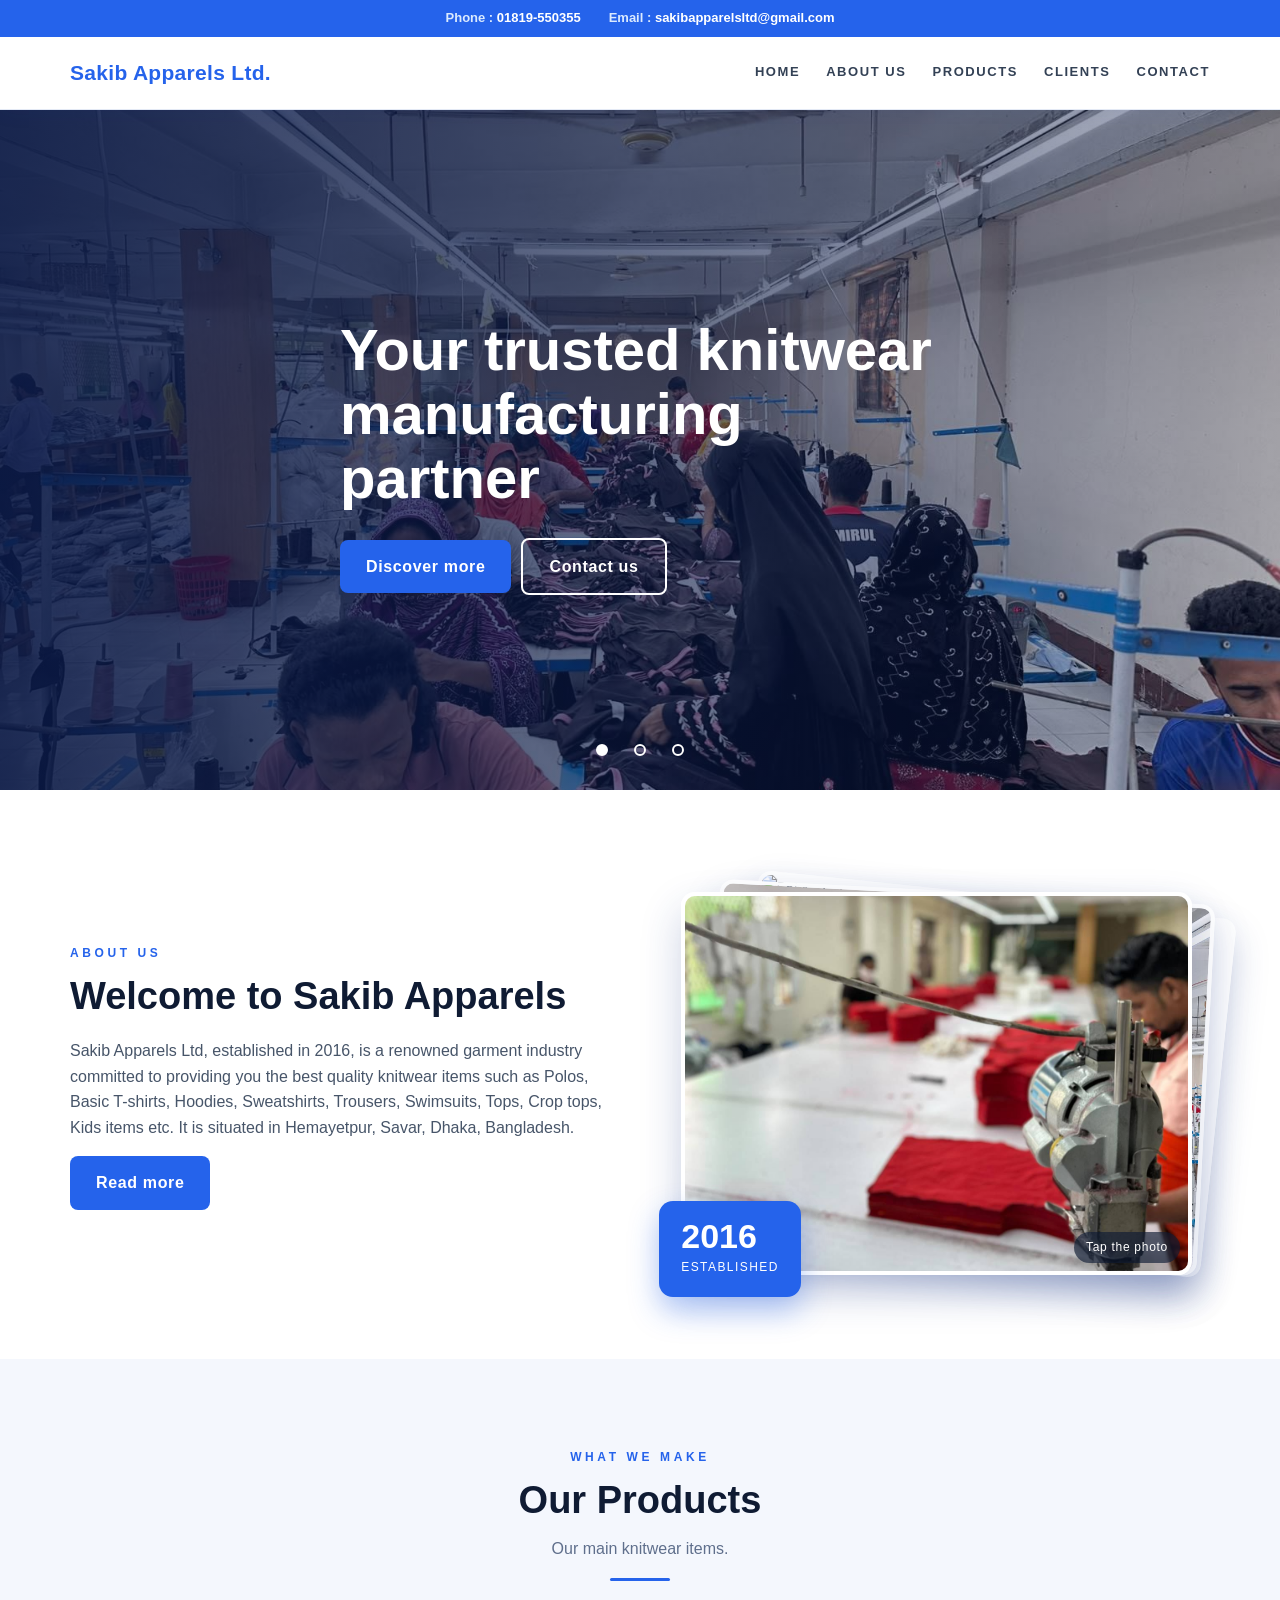
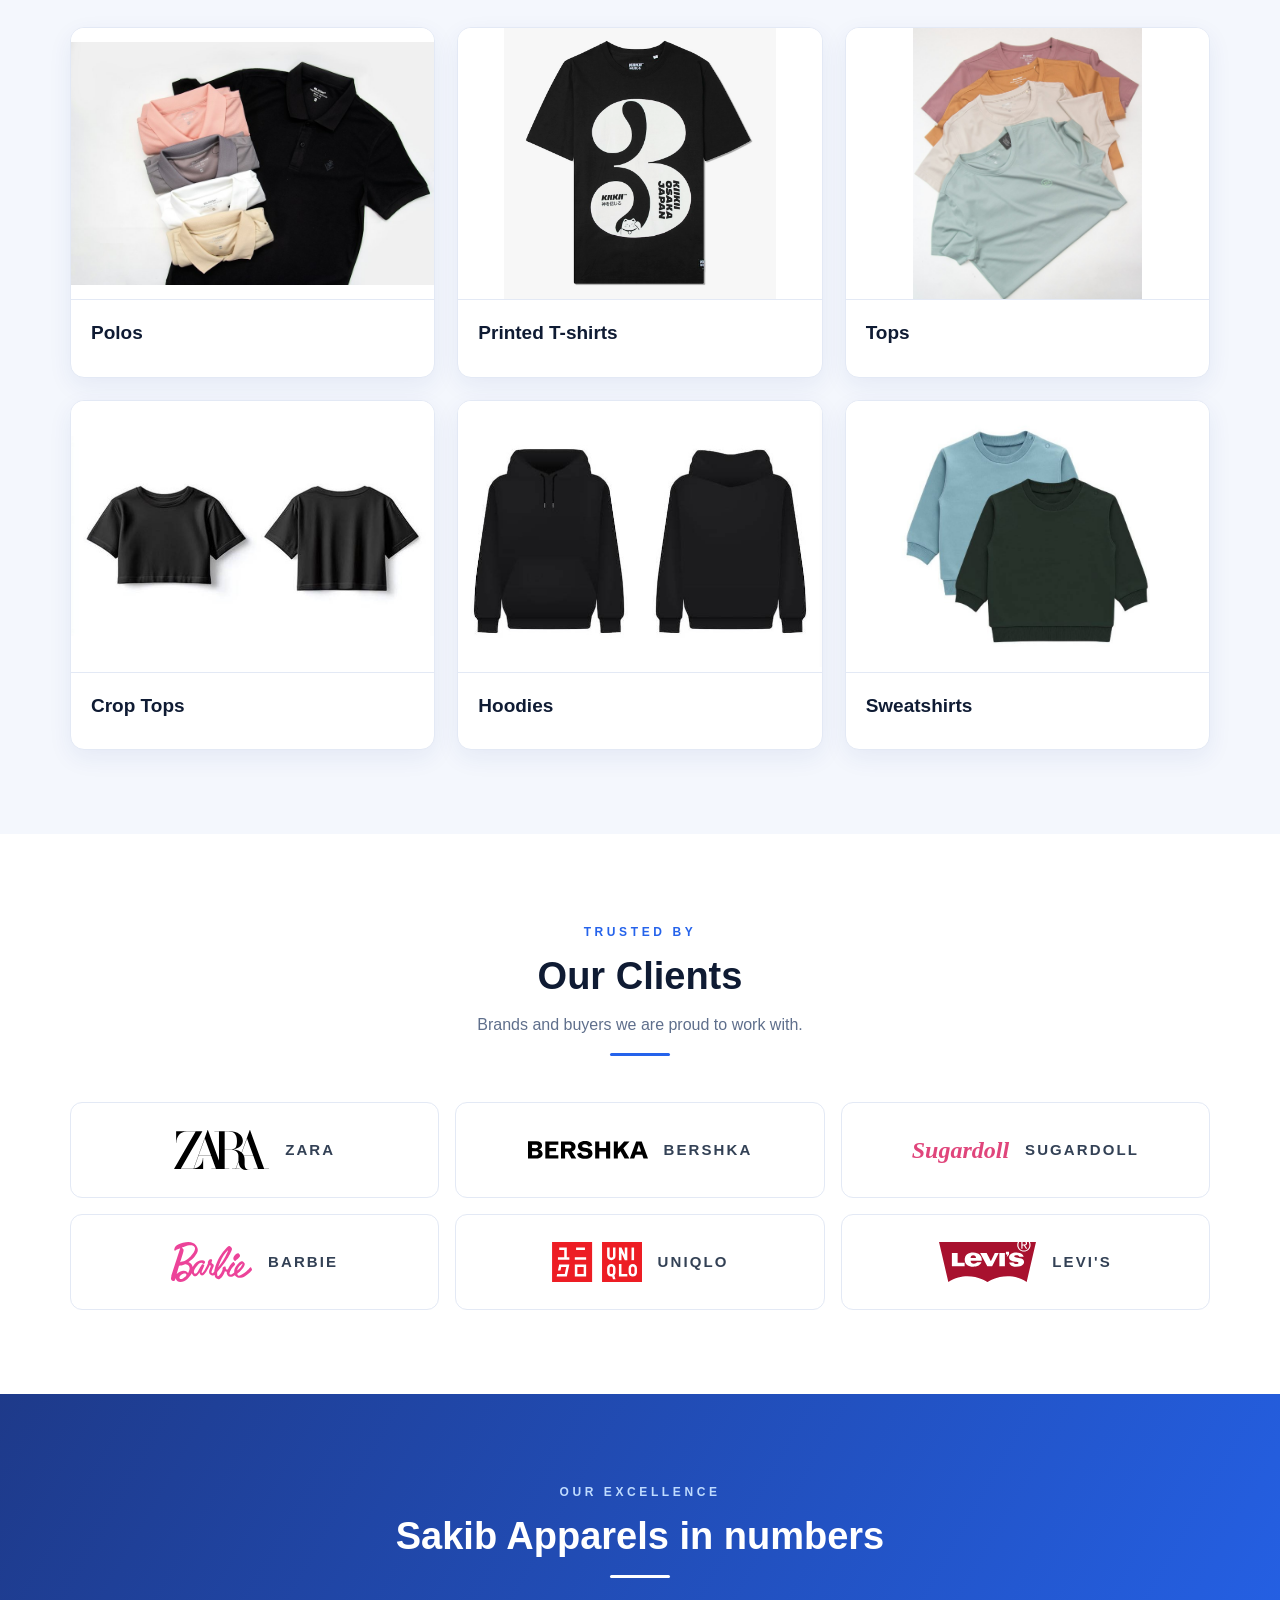
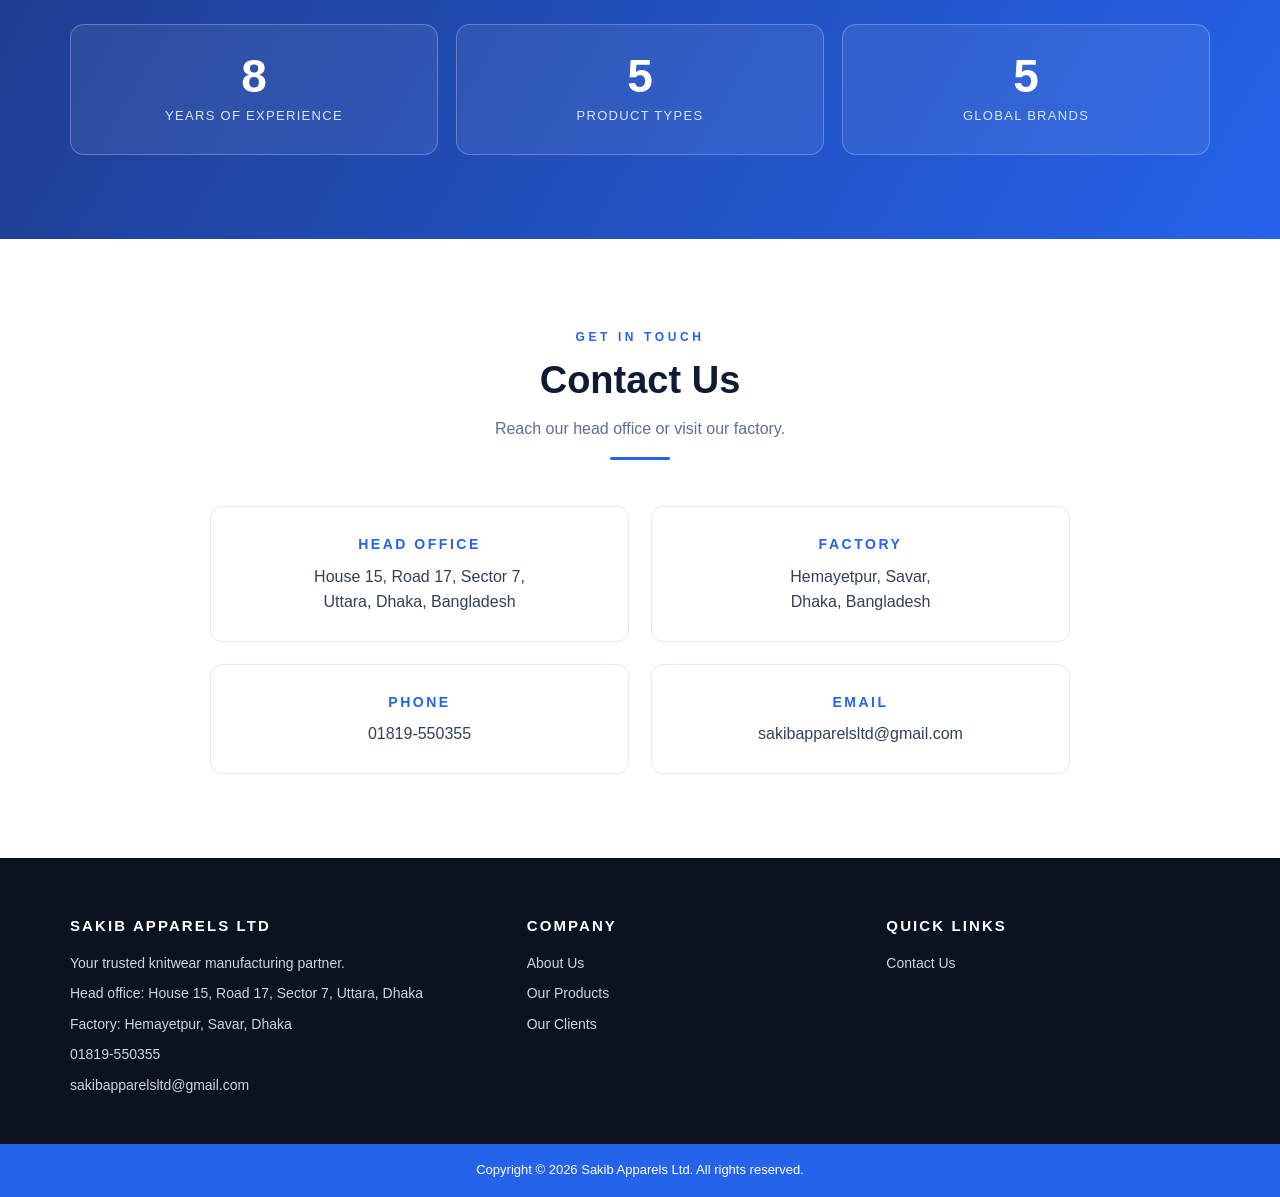
==== index.html @ b77d5a52 "Add files via upload" ====
<!doctype html><html lang="en"><head><meta charset="utf-8"><meta name="viewport" content="width=device-width,initial-scale=1">
<title>Sakib Apparels Ltd - Knitwear Manufacturer</title>
<meta name="description" content="Sakib Apparels Ltd - your trusted knitwear manufacturing partner in Hemayetpur, Savar, Dhaka, Bangladesh. Polos, T-shirts, hoodies, sweatshirts, tops and more.">
<style>
:root{--blue:#2563eb;--deep:#1e3a8a;--ink:#0f1b33;--mute:#5f6f8c;--line:#e3e9f5;--soft:#f4f7fd}
*{box-sizing:border-box}
html{scroll-behavior:smooth}
html,body{overflow-x:hidden}
body{margin:0;font-family:Arial,Helvetica,sans-serif;color:var(--ink);background:#fff;line-height:1.6}
section,footer{overflow-x:clip}
a{color:inherit}
img{display:block;max-width:100%}
.wrap{max-width:1180px;margin:0 auto;padding:0 20px}

/* top strip + header */
.strip{background:var(--deep);color:#dbe6ff;font-size:13px}
.strip .wrap{display:flex;justify-content:space-between;gap:12px;flex-wrap:wrap;padding-top:8px;padding-bottom:8px}
.strip span{white-space:nowrap}
header{position:sticky;top:0;z-index:50;background:#fff;border-bottom:1px solid var(--line);box-shadow:0 4px 18px rgba(30,58,138,.06)}
header .wrap{display:flex;align-items:center;justify-content:space-between;height:72px}
.logo{text-decoration:none;font-family:Arial,Helvetica,sans-serif;font-size:21px;font-weight:700;letter-spacing:.3px;color:var(--blue)}
nav{display:flex;align-items:center;gap:26px}
nav a{text-decoration:none;font-size:13px;font-weight:700;letter-spacing:.12em;text-transform:uppercase;color:#334155}
nav a:hover{color:var(--blue)}
nav a.cta{background:var(--blue);color:#fff;padding:10px 18px;border-radius:8px;letter-spacing:.06em}
nav a.cta:hover{background:var(--deep);color:#fff}
.navc{display:flex;flex-direction:column;gap:2px;padding-left:22px;border-left:2px solid var(--line)}
.navc a{text-transform:none;letter-spacing:.02em;font-size:13px;color:var(--blue)}
.navc a:hover{color:var(--deep)}
.mcontact{display:flex;justify-content:center;flex-wrap:wrap;gap:4px 28px;padding:8px 16px;background:var(--blue);color:#dbeafe;font-size:13px;font-weight:700}
.mcontact span{white-space:nowrap}
.mcontact a{color:#fff;text-decoration:none}
.mcontact a:hover{text-decoration:underline}
@media(max-width:600px){.mcontact{gap:2px 18px;font-size:12px;padding:7px 12px}}
@media(max-width:1180px) and (min-width:901px){nav{gap:18px}nav a{letter-spacing:.06em}}
.burger{display:none;border:1px solid var(--line);background:#fff;border-radius:8px;padding:9px 12px;font-size:13px;font-weight:700;color:var(--blue);cursor:pointer}

/* hero slider */
.hero{position:relative;height:min(86vh,680px);min-height:440px;overflow:hidden;background:var(--deep)}
.slide{position:absolute;inset:0;background-size:cover;background-position:center;opacity:0;transition:opacity 1.2s ease}
.slide.on{opacity:1}
.slide::after{content:"";position:absolute;inset:0;background:linear-gradient(90deg,rgba(10,25,70,.9),rgba(10,25,70,.6) 55%,rgba(10,25,70,.3))}
.hero .copy{position:relative;z-index:2;height:100%;display:flex;flex-direction:column;justify-content:center;color:#fff;max-width:640px}
.hero small{font-size:13px;letter-spacing:.3em;text-transform:uppercase;color:#dbeafe;font-weight:700;text-shadow:0 1px 6px rgba(0,0,0,.6)}
.hero h1{font-size:clamp(34px,5.4vw,58px);line-height:1.1;margin:14px 0 16px}
.hero p{font-size:18px;color:#e2e8f0;margin:0 0 28px}
.btn{display:inline-block;background:var(--blue);color:#fff;text-decoration:none;font-weight:700;padding:14px 26px;border-radius:8px;letter-spacing:.04em}
.btn:hover{background:#1d4ed8}
.btn.ghost{background:transparent;border:2px solid #fff;margin-left:10px}
.btn.ghost:hover{background:#fff;color:var(--deep)}
.dots{position:absolute;z-index:3;left:0;right:0;bottom:26px;display:flex;justify-content:center;gap:10px}
.dots button{width:12px;height:12px;border-radius:50%;border:2px solid #fff;background:transparent;cursor:pointer;padding:0}
.dots button.on{background:#fff}

/* sections */
section.block{padding:84px 0}
section.alt{background:var(--soft)}
.head{text-align:center;max-width:680px;margin:0 auto 46px}
.head small{font-size:12px;letter-spacing:.3em;text-transform:uppercase;color:var(--blue);font-weight:700}
.head h2{font-size:clamp(28px,3.6vw,38px);margin:10px 0 12px;line-height:1.2}
.head p{color:var(--mute);margin:0}
.bar{width:60px;height:3px;background:var(--blue);margin:16px auto 0;border-radius:3px}

/* welcome */
.welcome{display:grid;grid-template-columns:1.05fr 1fr;gap:56px;align-items:center}
.welcome h2{font-size:clamp(28px,3.6vw,38px);line-height:1.2;margin:10px 0 18px}
.welcome small{font-size:12px;letter-spacing:.3em;text-transform:uppercase;color:var(--blue);font-weight:700}
.welcome p{color:#475569;margin:0 0 16px}
.welcome .pic{position:relative}
/* photo stack ("wallet"): back photos peek out, the front one sweeps away on click */
.stack{position:relative;aspect-ratio:4/3;cursor:pointer;outline:0;margin:18px 18px 0 0}
.stack img{position:absolute;inset:0;width:100%;height:100%;object-fit:cover;border-radius:14px;box-shadow:0 18px 40px rgba(30,58,138,.22);border:4px solid #fff;
  transition:transform .55s cubic-bezier(.2,.8,.2,1),opacity .55s;transform-origin:50% 100%}
.stack img[data-pos="0"]{z-index:4;transform:none}
.stack img[data-pos="1"]{z-index:3;transform:translate(12px,-12px) rotate(3deg) scale(.97)}
.stack img[data-pos="2"]{z-index:2;transform:translate(24px,-22px) rotate(6deg) scale(.94)}
.stack img[data-pos="3"]{z-index:1;transform:translate(24px,-22px) rotate(6deg) scale(.94);opacity:0}
.stack img.out{z-index:5;transform:translate(-115%,30px) rotate(-14deg);opacity:0;transition:transform .5s cubic-bezier(.5,0,.75,0),opacity .5s .1s}
.stack img.reset{transition:none}
.stack:hover img[data-pos="0"]{transform:translateY(-4px)}
.stack:focus-visible img[data-pos="0"]{box-shadow:0 0 0 4px #93c5fd,0 18px 40px rgba(30,58,138,.22)}
.welcome .badge{z-index:6;transition:transform .3s}
.welcome .badge.flip{animation:badgeFlip .5s ease}
@keyframes badgeFlip{0%{transform:scale(1)}40%{transform:scale(.85);opacity:.4}100%{transform:scale(1);opacity:1}}
.taphint{position:absolute;right:30px;bottom:12px;z-index:6;background:rgba(15,27,51,.65);color:#fff;font-size:12px;padding:6px 12px;border-radius:999px;pointer-events:none;letter-spacing:.06em}
.welcome .badge{position:absolute;left:-22px;bottom:-22px;background:var(--blue);color:#fff;border-radius:14px;padding:18px 22px;box-shadow:0 14px 30px rgba(37,99,235,.35)}
.welcome .badge b{display:block;font-size:34px;line-height:1}
.welcome .badge span{font-size:12px;letter-spacing:.12em;text-transform:uppercase}
.ticks{list-style:none;padding:0;margin:0 0 26px;display:grid;grid-template-columns:1fr 1fr;gap:8px 18px}
.ticks li{position:relative;padding-left:22px;font-weight:700;font-size:15px}
.ticks li::before{content:"";position:absolute;left:0;top:7px;width:10px;height:10px;border-radius:2px;background:var(--blue)}

/* products */
.products{display:grid;grid-template-columns:repeat(3,1fr);gap:22px}
.prod{position:relative;border-radius:14px;overflow:hidden;background:#fff;border:1px solid var(--line);box-shadow:0 8px 24px rgba(30,58,138,.07);transition:transform .25s,box-shadow .25s}
.prod:hover{transform:translateY(-5px);box-shadow:0 18px 36px rgba(30,58,138,.14)}
.prod img{width:100%;aspect-ratio:4/3;object-fit:contain;background:#fff;border-bottom:1px solid var(--line)}
.prod div{padding:18px 20px 22px}
.prod h3{margin:0 0 6px;font-size:19px}
.prod p{margin:0;color:var(--mute);font-size:14px}

/* clients */
.clients{display:grid;grid-template-columns:repeat(3,1fr);gap:16px}
.client{height:96px;display:flex;align-items:center;justify-content:center;border:1px solid var(--line);border-radius:12px;background:#fff;padding:0 14px}
.client img{height:40px;max-width:120px;object-fit:contain;flex:none}
.client .wordmark{font:italic 700 24px Georgia,serif;color:#e0457b;flex:none}
.client span{display:block;overflow:hidden;white-space:nowrap;max-width:0;opacity:0;transform:translateX(-24px);font-weight:700;letter-spacing:.14em;color:#334155;font-size:15px;
  transition:max-width 2.2s cubic-bezier(.25,.8,.25,1) var(--d),opacity 1.6s ease var(--d),transform 2.2s cubic-bezier(.25,.8,.25,1) var(--d),margin 2.2s cubic-bezier(.25,.8,.25,1) var(--d)}
.clients.in .client span{max-width:170px;opacity:1;transform:none;margin-left:16px}

/* certificates */
.certs{display:grid;grid-template-columns:repeat(3,1fr);gap:22px}
.cert{background:#fff;border:1px solid var(--line);border-top:4px solid var(--blue);border-radius:12px;padding:28px 26px;box-shadow:0 8px 24px rgba(30,58,138,.06)}
.cert .seal{width:54px;height:54px;border-radius:50%;border:3px solid var(--blue);display:grid;place-items:center;font-weight:700;color:var(--blue);font-size:13px;margin-bottom:16px}
.cert h3{margin:0 0 8px;font-size:19px}
.cert p{margin:0;color:var(--mute);font-size:14px}

/* excellence (stats) */
.stats{background:linear-gradient(120deg,var(--deep),var(--blue));color:#fff}
.stats .head small{color:#bfdbfe}.stats .head p{color:#dbe6ff}.stats .bar{background:#fff}
.nums{display:grid;grid-template-columns:repeat(3,1fr);gap:18px}
.num{text-align:center;padding:26px 10px;border:1px solid rgba(255,255,255,.25);border-radius:14px;background:rgba(255,255,255,.07)}
.num b{display:block;font-size:clamp(32px,4vw,46px);line-height:1.1}
.num span{font-size:13px;letter-spacing:.1em;text-transform:uppercase;color:#dbe6ff}

/* contact */
.contact{display:grid;grid-template-columns:repeat(2,minmax(0,1fr));gap:22px;max-width:860px;margin:0 auto}
.card p{overflow-wrap:anywhere}
.card{background:#fff;border:1px solid var(--line);border-radius:12px;padding:26px;text-align:center}
.card h3{margin:0 0 8px;font-size:14px;letter-spacing:.18em;text-transform:uppercase;color:var(--blue)}
.card p{margin:0;color:#334155}

/* footer */
footer{background:#0b1220;color:#cbd5e1;padding:56px 0 0}
.fgrid{display:grid;grid-template-columns:1.3fr 1fr 1fr;gap:36px;padding-bottom:40px}
footer h4{color:#fff;margin:0 0 14px;font-size:15px;letter-spacing:.14em;text-transform:uppercase}
footer a{display:block;text-decoration:none;color:#cbd5e1;margin:0 0 8px;font-size:14px}
footer a:hover{color:#fff}
footer p{font-size:14px;margin:0 0 8px}
.copyright{background:var(--blue);color:#fff;text-align:center;font-size:13px;padding:16px 20px}

/* phones and tablets */
@media(max-width:900px){
  .burger{display:block}
  header{position:sticky}
  nav{position:absolute;top:100%;left:0;right:0;background:#fff;flex-direction:column;align-items:stretch;gap:0;border-bottom:1px solid var(--line);display:none;box-shadow:0 14px 24px rgba(30,58,138,.1)}
  nav.open{display:flex}
  nav a{padding:15px 20px;border-top:1px solid var(--line)}
  nav a.cta{margin:12px 20px 16px;text-align:center}
  .navc{display:none}
  .navc a{font-size:15px;font-weight:700}
  .welcome{grid-template-columns:1fr;gap:40px}
  .welcome .badge{left:12px;bottom:-18px}
  .products,.certs{grid-template-columns:1fr 1fr}
  .nums{grid-template-columns:repeat(3,1fr)}
  .fgrid{grid-template-columns:1fr 1fr}
}
@media(max-width:600px){
  section.block{padding:60px 0}
  .strip .wrap{justify-content:center}
  .hero p{font-size:16px}
  .btn.ghost{margin:10px 0 0}
  .products,.certs,.ticks,.fgrid{grid-template-columns:1fr}
  .nums{grid-template-columns:1fr 1fr}
}
/* ===== phones: compact, thumb-friendly layout ===== */
.strip a{text-decoration:none;white-space:nowrap}
a.card{display:block;text-decoration:none;transition:border-color .2s}
a.card:hover{border-color:var(--blue)}
.dots button{width:28px;height:28px;border:0;background:none;position:relative}
.dots button::after{content:"";position:absolute;left:8px;top:8px;width:12px;height:12px;border-radius:50%;border:2px solid #fff;box-sizing:border-box}
.dots button.on{background:none}
.dots button.on::after{background:#fff}
.swipe-hint{display:none}
@media(max-width:600px){
  .strip{font-size:12px}
  .strip .wrap{padding-top:6px;padding-bottom:6px}
  .strip .s-mail{display:none}
  header .wrap{height:60px}

  .logo{font-size:18px}
  .burger{padding:10px 14px}
  /* hero: photo stays visible, text sits at the bottom on a soft dark fade */
  .hero{height:auto;min-height:0;aspect-ratio:auto}
  .hero .copy{height:auto;min-height:min(78svh,620px);justify-content:flex-end;padding-top:120px;padding-bottom:64px}
  .slide::after{background:linear-gradient(180deg,rgba(15,23,42,.05) 0%,rgba(15,23,42,.25) 18%,rgba(15,23,42,.75) 42%,rgba(15,23,42,.9) 100%)}
  .hero small{font-size:11px;letter-spacing:.2em}
  .hero h1{font-size:32px;margin:10px 0 12px;text-shadow:0 2px 12px rgba(0,0,0,.35)}
  .hero p{font-size:15px;margin-bottom:22px;text-shadow:0 1px 8px rgba(0,0,0,.4)}
  .hero .copy > div{display:flex;flex-direction:column;gap:10px}
  .hero .btn{display:block;text-align:center;padding:15px 20px}
  .btn.ghost{margin:0}
  .dots{bottom:14px}
  section.block{padding:48px 0}
  .head{margin-bottom:28px}
  .head h2,.welcome h2{font-size:27px}
  .welcome{gap:34px}
  .welcome .btn{display:block;text-align:center}
  .stack{margin:14px 28px 0 0}
  .welcome .badge{padding:12px 16px;left:10px;bottom:-16px}
  .welcome .badge b{font-size:26px}
  .taphint{right:22px;bottom:10px}
  /* products and certificates: swipe sideways instead of one very long column */
  .swipe{display:flex;gap:14px;overflow-x:auto;scroll-snap-type:x mandatory;-webkit-overflow-scrolling:touch;margin:0 -20px;padding:4px 20px 16px;scrollbar-width:none}
  .swipe::-webkit-scrollbar{display:none}
  .swipe > *{flex:0 0 82%;scroll-snap-align:center}
  .prod:hover{transform:none}
  .swipe-hint{display:block;text-align:center;color:var(--mute);font-size:13px;margin-top:4px}
  .clients{grid-template-columns:1fr 1fr;gap:10px}
  .client{height:auto;min-height:96px;flex-direction:column;padding:14px 8px}
  .client img{height:30px;max-width:100px}
  .client .wordmark{font-size:20px}
  .client span{font-size:12px;letter-spacing:.1em;max-width:none;max-height:0;transform:translateY(-10px);transition:max-height 2s ease var(--d),opacity 1.6s ease var(--d),transform 2s ease var(--d),margin 2s ease var(--d)}
  .clients.in .client span{max-height:24px;margin:10px 0 0}
  .nums{gap:10px}
  .num{padding:18px 8px}
  .num:last-child{grid-column:1 / -1}
  .contact{gap:12px;grid-template-columns:1fr}
  .card{padding:18px}
  .fgrid{grid-template-columns:1fr 1fr;gap:26px 18px}
  .fgrid > div:first-child{grid-column:1 / -1}
  footer a{padding:8px 0;margin:0}
}
@media(prefers-reduced-motion:reduce){.client span{transition:none!important}.slide,.prod,.stack img{transition:none}.welcome .badge.flip{animation:none}}
/* space between the hero heading and the buttons */
.hero h1{margin-bottom:28px}
@media(max-width:600px){.hero h1{margin-bottom:22px}}

/* ===== sections added in the editor ===== */
.csec.bg-white{background:#fff}.csec.bg-soft{background:var(--soft)}
.csec.bg-blue{background:linear-gradient(120deg,var(--deep),var(--blue));color:#fff}.csec.bg-blue .csec-txt p{color:#e2e8f0}
.csec-in{display:grid;gap:44px;align-items:center}
.csec-in.lay-left{grid-template-columns:1fr 1fr}
.csec-in.lay-right{grid-template-columns:1fr 1fr}.csec-in.lay-right .csec-img{order:2}
.csec-in.lay-top,.csec-in.lay-bottom{grid-template-columns:1fr;max-width:860px;gap:26px}.csec-in.lay-bottom .csec-img{order:2}
.csec-in.lay-none{grid-template-columns:1fr;max-width:820px;text-align:center}
.csec-img img{width:100%;max-height:520px;object-fit:cover;border-radius:14px;box-shadow:0 18px 40px rgba(30,58,138,.18);display:block}
.csec-in.lay-top .csec-img img,.csec-in.lay-bottom .csec-img img{max-height:440px}
.csec-txt h2{font-size:clamp(26px,3.4vw,36px);line-height:1.2;margin:0 0 16px}
.csec-txt p{color:#475569;margin:0 0 14px;white-space:normal;font-size:17px;line-height:1.65}
@media(max-width:760px){.csec-in.lay-left,.csec-in.lay-right{grid-template-columns:1fr;gap:24px}.csec-in.lay-right .csec-img{order:0}}

/* ===== editing mode (inside link/editor) ===== */
.site-editing [data-edit]{outline:1px dashed rgba(37,99,235,.45);outline-offset:3px;border-radius:3px;cursor:text;min-width:20px}
.site-editing [data-edit]:hover{outline:2px dashed #2563eb}
.site-editing [data-edit]:focus{outline:2px solid #2563eb;background:rgba(219,234,254,.5)}
.site-editing [data-edit].edited{outline:2px solid #f59e0b;background:rgba(254,243,199,.55)}
.site-editing .stats [data-edit]:focus,.site-editing .hero [data-edit]:focus,.site-editing .bg-blue [data-edit]:focus{background:rgba(255,255,255,.15)}
.ed-add{display:flex;justify-content:center;padding:10px 0;background:repeating-linear-gradient(90deg,#cbd5e1 0 8px,transparent 8px 16px) center/100% 2px no-repeat}
.ed-add button,.ed-tools button{font:700 13px Arial,sans-serif;border-radius:999px;cursor:pointer}
.ed-add button{background:#fff;color:#2563eb;border:2px solid #2563eb;padding:8px 18px}
.ed-add button:hover{background:#2563eb;color:#fff}
section[data-custom]{position:relative}
.ed-tools{position:absolute;top:10px;right:10px;z-index:5;display:flex;gap:6px;flex-wrap:wrap;justify-content:flex-end}
.ed-tools button{background:#0f1b33;color:#fff;border:0;padding:8px 14px;box-shadow:0 4px 12px rgba(0,0,0,.2)}
.ed-tools button.del{background:#dc2626}
.site-editing body > section{position:relative}
.ed-drag{position:absolute;top:10px;left:10px;z-index:6;font:700 13px Arial,sans-serif;background:#2563eb;color:#fff;border:0;border-radius:999px;padding:8px 14px;cursor:grab;touch-action:none;box-shadow:0 4px 12px rgba(0,0,0,.25)}
.ed-drag:active{cursor:grabbing}
.ed-dragging{opacity:.45;outline:3px dashed #2563eb;outline-offset:-3px}
.ed-img{display:block;margin:8px auto 0;font:700 13px Arial,sans-serif;background:#0f1b33;color:#fff;border:0;border-radius:999px;padding:7px 16px;cursor:pointer;box-shadow:0 3px 10px rgba(0,0,0,.2);position:relative;z-index:6}
.ed-img:hover{background:#2563eb}
.ed-img-hero{position:absolute;left:20px;bottom:56px;margin:0;z-index:7}
.site-editing .prod .ed-img{margin:8px auto}
.site-editing .client{flex-wrap:wrap;height:auto;min-height:96px;padding:10px}
.site-editing .client .ed-img{flex-basis:100%;margin-top:6px;padding:5px 12px;font-size:12px;width:max-content;margin-left:auto;margin-right:auto}
.site-editing .stack + .ed-img{margin-top:18px}
.ed-line{position:absolute;left:0;right:0;height:6px;background:#2563eb;border-radius:3px;z-index:60;box-shadow:0 0 0 3px rgba(37,99,235,.25);pointer-events:none}
</style></head><body>


<header>
<div class="mcontact"><span>Phone : <a href="tel:+8801819550355">01819-550355</a></span><span>Email : <a href="mailto:sakibapparelsltd@gmail.com">sakibapparelsltd@gmail.com</a></span></div>
<div class="wrap">
  <a class="logo" href="#top">Sakib Apparels Ltd.</a>
  <button class="burger" id="burger" aria-expanded="false" aria-controls="nav">Menu</button>
  <nav id="nav">
    <a href="#top">Home</a><a href="#about">About Us</a><a href="#products">Products</a><a href="#clients">Clients</a><a href="#contact">Contact</a>

  </nav>
</div>
</header>

<section class="hero" id="top">
  <div data-img-edit="hero.s1" class="slide on" style="background-image:url('images/factory-1.jpg')"></div>
  <div data-img-edit="hero.s2" class="slide" style="background-image:url('https://images.unsplash.com/photo-1770196009760-bead9eb10514?auto=format&fit=crop&w=1800&q=70')"></div>
  <div data-img-edit="hero.s3" class="slide" style="background-image:url('images/factory-cutting.jpg');background-position:50% 65%"></div>
  <div class="wrap copy">
    <h1 data-edit="hero.title">Your trusted knitwear manufacturing partner</h1>
    <div><a data-edit="hero.btn1" class="btn" href="#about">Discover more</a><a data-edit="hero.btn2" class="btn ghost" href="#contact">Contact us</a></div>
  </div>
  <div class="dots" id="dots"></div>
</section>

<section class="block" id="about"><div class="wrap welcome">
  <div>
    <small data-edit="about.small">About us</small>
    <h2 data-edit="about.title">Welcome to Sakib Apparels</h2>
    <p data-edit="about.text">Sakib Apparels Ltd, established in 2016, is a renowned garment industry committed to providing you the best quality knitwear items such as Polos, Basic T-shirts, Hoodies, Sweatshirts, Trousers, Swimsuits, Tops, Crop tops, Kids items etc. It is situated in Hemayetpur, Savar, Dhaka, Bangladesh.</p>
    <a data-edit="about.btn" class="btn" href="#contact">Read more</a>
  </div>
  <div class="pic">
    <!-- photo stack: click to sweep the front photo away. data-num / data-label are the badge text for each photo -->
    <div class="stack" id="stack" role="button" tabindex="0" aria-label="Show next photo">
      <img data-img-edit="about.p1" data-num="2016" data-label="Established" src="images/factory-cutting.jpg" alt="Cutting table at the Sakib Apparels factory" style="object-position:50% 70%">
      <img data-img-edit="about.p2" data-num="10" data-label="Years of experience" src="images/factory-2.jpg" alt="Sewing line at the Sakib Apparels factory">
      <img data-img-edit="about.p3" data-num="6" data-label="Product types" src="https://images.unsplash.com/photo-1768745888568-b3ef7c7ba366?auto=format&fit=crop&w=1100&q=70" alt="Fabric being sewn on an industrial machine">
      <img data-img-edit="about.p4" data-num="6" data-label="Global brands" src="images/factory-3.jpg" alt="Sweatshirts on the sewing line at the Sakib Apparels factory">
    </div>
    <div class="badge" id="badge" aria-live="polite"><b>2016</b><span>Established</span></div>
    <div class="taphint">Tap the photo</div>
  </div>
</div></section>

<section class="block alt" id="products"><div class="wrap">
  <div class="head"><small data-edit="products.small">What we make</small><h2 data-edit="products.title">Our Products</h2><p data-edit="products.sub">Our main knitwear items.</p><div class="bar"></div></div>
  <div class="products swipe"><!-- product photos: free Unsplash pictures on white, stored in images/products -->
    <div class="prod"><img data-img-edit="products.i1" src="images/products/polos.jpg" alt="Stack of folded polo shirts" loading="lazy"><div><h3 data-edit="products.1">Polos</h3></div></div>
    <div class="prod"><img data-img-edit="products.i2" src="images/products/printed-tshirts.jpg" alt="Black printed T-shirt" loading="lazy"><div><h3 data-edit="products.2">Printed T-shirts</h3></div></div>
    <div class="prod"><img data-img-edit="products.i3" src="images/products/tops.jpg" alt="Folded tops in pastel colours" loading="lazy"><div><h3 data-edit="products.3">Tops</h3></div></div>
    <div class="prod"><img data-img-edit="products.i4" src="images/products/crop-tops.jpg" alt="Black crop top, front and back" loading="lazy"><div><h3 data-edit="products.4">Crop Tops</h3></div></div>
    <div class="prod"><img data-img-edit="products.i5" src="images/products/hoodies.jpg" alt="Black hoodie, front and back" loading="lazy"><div><h3 data-edit="products.5">Hoodies</h3></div></div>
    <div class="prod"><img data-img-edit="products.i6" src="images/products/sweatshirts.jpg" alt="Light blue and dark green sweatshirts" loading="lazy"><div><h3 data-edit="products.6">Sweatshirts</h3></div></div>
  </div>
  <p class="swipe-hint">Swipe to see more</p>
</div></section>

<section class="block" id="clients"><div class="wrap">
  <div class="head"><small data-edit="clients.small">Trusted by</small><h2 data-edit="clients.title">Our Clients</h2><p data-edit="clients.sub">Brands and buyers we are proud to work with.</p><div class="bar"></div></div>
  <div class="clients" id="clientList">
    <div class="client" style="--d:0s"><img data-img-edit="clients.logo.zara" src="images/clients/zara.svg" alt="ZARA logo"><span data-edit="clients.1">ZARA</span></div>
    <div class="client" style="--d:.45s"><img data-img-edit="clients.logo.bershka" src="images/clients/bershka.svg" alt="Bershka logo"><span data-edit="clients.2">BERSHKA</span></div>
    <div class="client" style="--d:.9s"><b class="wordmark">Sugardoll</b><span data-edit="clients.3">SUGARDOLL</span></div>
    <div class="client" style="--d:1.35s"><img data-img-edit="clients.logo.barbie" src="images/clients/barbie.svg" alt="Barbie logo"><span data-edit="clients.4">BARBIE</span></div>
    <div class="client" style="--d:1.8s"><img data-img-edit="clients.logo.uniqlo" src="images/clients/uniqlo.svg" alt="UNIQLO logo"><span data-edit="clients.5">UNIQLO</span></div>
    <div class="client" style="--d:2.25s"><img data-img-edit="clients.logo.levis" src="images/clients/levis.svg" alt="Levi's logo"><span data-edit="clients.6">LEVI'S</span></div>
  </div>
</div></section>

<section class="block stats" id="numbers"><div class="wrap">
  <div class="head"><small data-edit="numbers.small">Our excellence</small><h2 data-edit="numbers.title">Sakib Apparels in numbers</h2><div class="bar"></div></div>
  <div class="nums">
    <div class="num"><b data-edit="numbers.n1" data-to="10">10</b><span data-edit="numbers.l1">Years of experience</span></div>
    <div class="num"><b data-edit="numbers.n2" data-to="6">6</b><span data-edit="numbers.l2">Product types</span></div>
    <div class="num"><b data-edit="numbers.n3" data-to="6">6</b><span data-edit="numbers.l3">Global brands</span></div>
  </div>
</div></section>

<section class="block" id="contact"><div class="wrap">
  <div class="head"><small data-edit="contact.small">Get in touch</small><h2 data-edit="contact.title">Contact Us</h2><p data-edit="contact.sub">Reach our head office or visit our factory.</p><div class="bar"></div></div>
  <div class="contact">
    <div class="card"><h3 data-edit="contact.c1">Head Office</h3><p data-edit="contact.c1text">House 15, Road 17, Sector 7,<br>Uttara, Dhaka, Bangladesh</p></div>
    <div class="card"><h3 data-edit="contact.c2">Factory</h3><p data-edit="contact.c2text">Hemayetpur, Savar,<br>Dhaka, Bangladesh</p></div>
    <a class="card" href="tel:+8801819550355"><h3 data-edit="contact.c3">Phone</h3><p>01819-550355</p></a>
    <a class="card" href="mailto:sakibapparelsltd@gmail.com"><h3 data-edit="contact.c4">Email</h3><p>sakibapparelsltd@gmail.com</p></a>
  </div>
</div></section>

<footer>
  <div class="wrap fgrid">
    <div><h4 data-edit="footer.title">Sakib Apparels Ltd</h4><p data-edit="footer.tag">Your trusted knitwear manufacturing partner.</p><p data-edit="footer.office">Head office: House 15, Road 17, Sector 7, Uttara, Dhaka</p><p data-edit="footer.factory">Factory: Hemayetpur, Savar, Dhaka</p><p><a href="tel:+8801819550355">01819-550355</a><a href="mailto:sakibapparelsltd@gmail.com">sakibapparelsltd@gmail.com</a></p></div>
    <div><h4>Company</h4><a href="#about">About Us</a><a href="#products">Our Products</a><a href="#clients">Our Clients</a></div>
    <div><h4>Quick links</h4><a href="#contact">Contact Us</a></div>
  </div>
  <div class="copyright">Copyright &copy; <span id="yr"></span> Sakib Apparels Ltd. All rights reserved.</div>
</footer>

<script src="sheets-config.js"></script>
<script src="site.js"></script>
<script>
// hero slider: fades every 5 seconds, dots jump to a slide
const slides=[...document.querySelectorAll(".slide")], dots=document.getElementById("dots"); let cur=0, timer;
slides.forEach((_,i)=>{ const b=document.createElement("button"); b.setAttribute("aria-label","Slide "+(i+1)); b.onclick=()=>{ show(i); restart(); }; dots.appendChild(b); });
function show(i){ slides[cur].classList.remove("on"); dots.children[cur].classList.remove("on"); cur=i; slides[cur].classList.add("on"); dots.children[cur].classList.add("on"); }
function restart(){ clearInterval(timer); timer=setInterval(()=>show((cur+1)%slides.length),5000); }
show(0); restart();
// swipe left / right on the hero to change photo
let sx=null; const hero=document.querySelector(".hero");
hero.addEventListener("touchstart",e=>{ sx=e.touches[0].clientX; },{passive:true});
hero.addEventListener("touchend",e=>{ if(sx===null) return; const dx=e.changedTouches[0].clientX-sx; sx=null;
  if(Math.abs(dx)>40){ show((cur+(dx<0?1:slides.length-1))%slides.length); restart(); } },{passive:true});

// about us photo stack: click sweeps the front photo to the back and changes the badge
(function(){
  const stack=document.getElementById("stack"), badge=document.getElementById("badge"), hint=document.querySelector(".taphint");
  let cards=[...stack.querySelectorAll("img")], busy=false;
  const place=()=>cards.forEach((c,i)=>c.dataset.pos=Math.min(i,3));
  const setBadge=c=>{ badge.querySelector("b").textContent=c.dataset.num; badge.querySelector("span").textContent=c.dataset.label;
    badge.classList.remove("flip"); void badge.offsetWidth; badge.classList.add("flip"); };
  place();
  function next(){
    if(busy) return; busy=true; if(hint) hint.remove();
    const front=cards[0];
    front.classList.add("out");                    // sweep the front photo away
    cards=cards.slice(1).concat(front); place();   // the rest move forward
    front.dataset.pos="0"; setBadge(cards[0]);
    setTimeout(()=>{ front.classList.add("reset"); front.classList.remove("out"); front.dataset.pos=Math.min(cards.length-1,3);
      void front.offsetWidth; front.classList.remove("reset"); busy=false; },520);
  }
  stack.addEventListener("click",next);
  stack.addEventListener("keydown",e=>{ if(e.key==="Enter"||e.key===" "){ e.preventDefault(); next(); } });
})();

// phone menu
const nav=document.getElementById("nav"), burger=document.getElementById("burger");
burger.onclick=()=>{ const o=nav.classList.toggle("open"); burger.setAttribute("aria-expanded",o); burger.textContent=o?"Close":"Menu"; };
nav.addEventListener("click",e=>{ if(e.target.closest("a")){ nav.classList.remove("open"); burger.setAttribute("aria-expanded",false); burger.textContent="Menu"; } });

// numbers count up when they come into view
const fmt=n=>n.toLocaleString("en-US");
const io=new IntersectionObserver(es=>es.forEach(e=>{ if(!e.isIntersecting) return; io.unobserve(e.target);
  const el=e.target, to=+el.dataset.to, sfx=el.dataset.suffix||"", t0=performance.now();
  const step=t=>{ const p=Math.min(1,(t-t0)/1400); el.textContent=fmt(Math.round(to*(1-Math.pow(1-p,3))))+(p===1?sfx:""); if(p<1) requestAnimationFrame(step); };
  requestAnimationFrame(step); setTimeout(()=>{ el.textContent=fmt(to)+sfx; },1600); }),{threshold:.4}); // the timeout makes sure the final number always shows
if(!(window.SITE&&SITE.editing)) document.querySelectorAll(".num b").forEach(el=>io.observe(el));
const cl=document.getElementById("clientList");
new IntersectionObserver((es,o)=>es.forEach(e=>{ if(e.isIntersecting){ cl.classList.add("in"); o.disconnect(); } }),{threshold:.6}).observe(cl);
document.getElementById("yr").textContent=new Date().getFullYear();
</script>
</body></html>
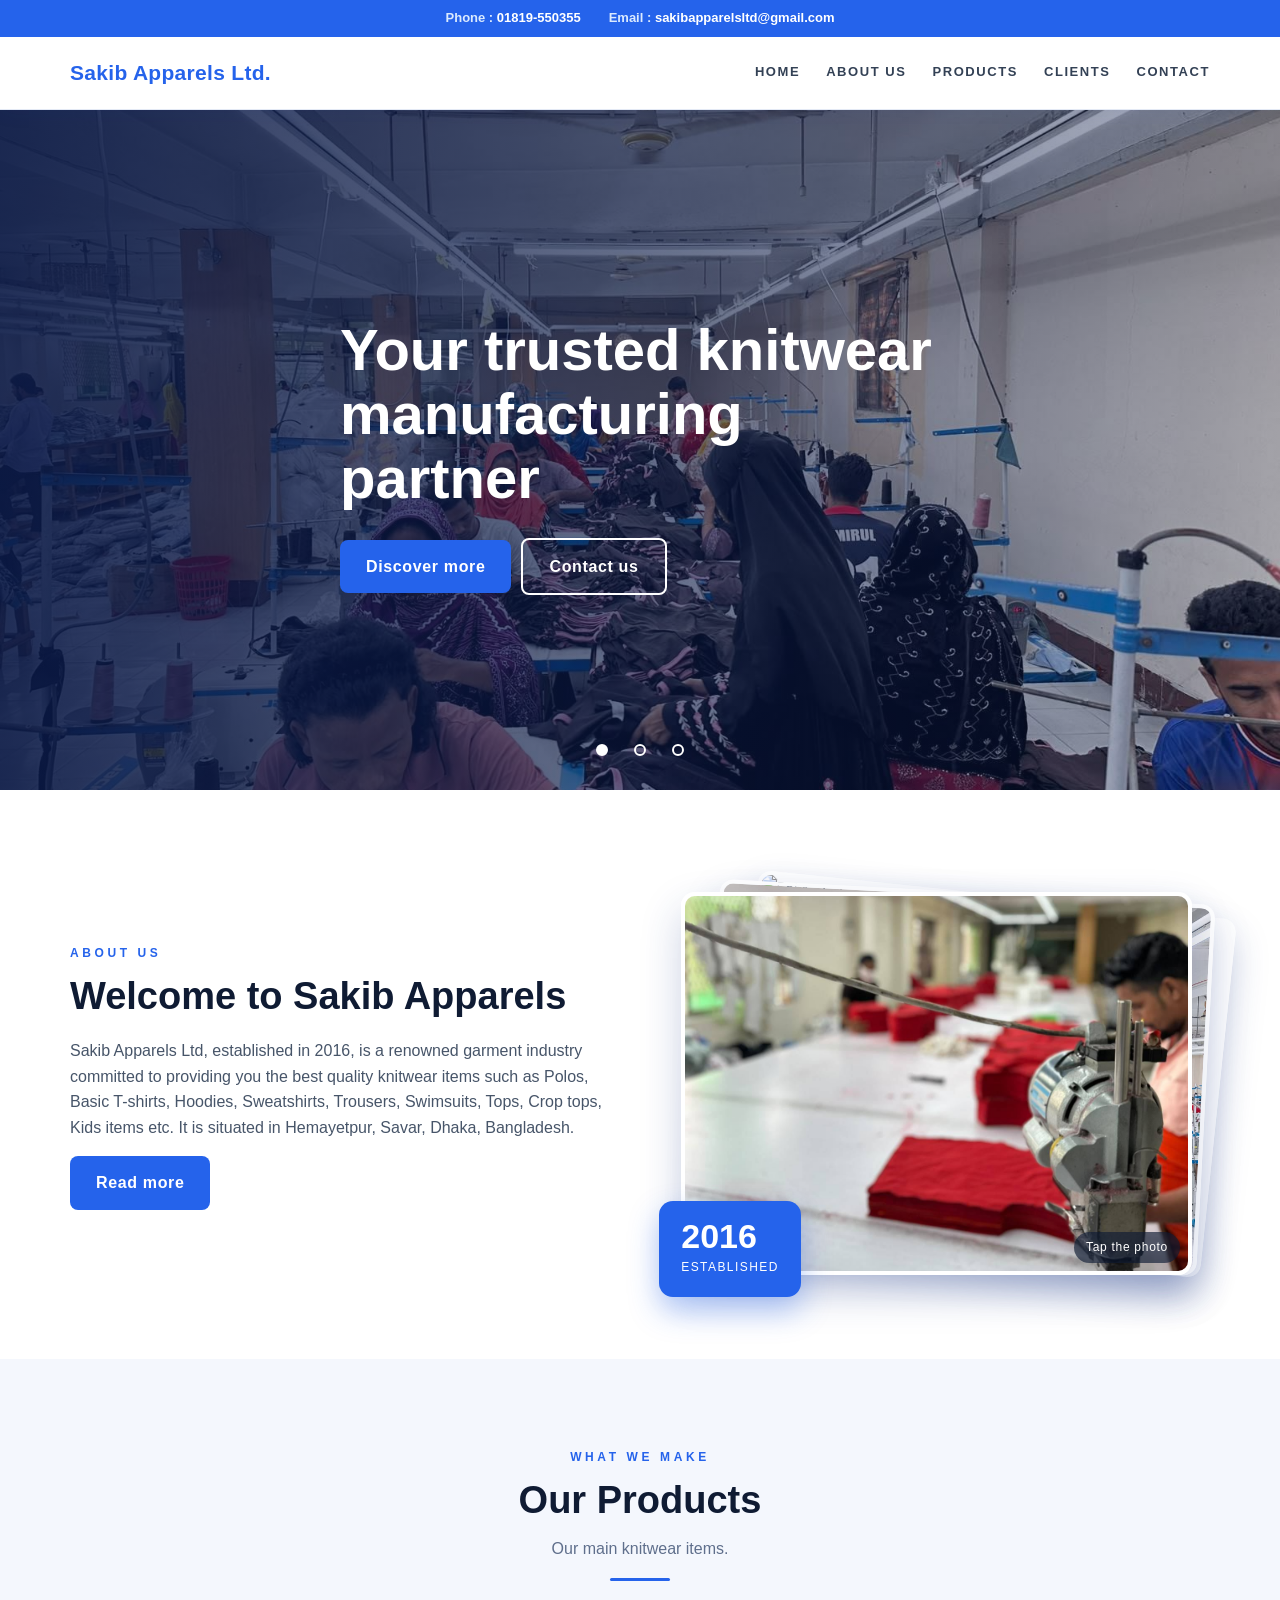
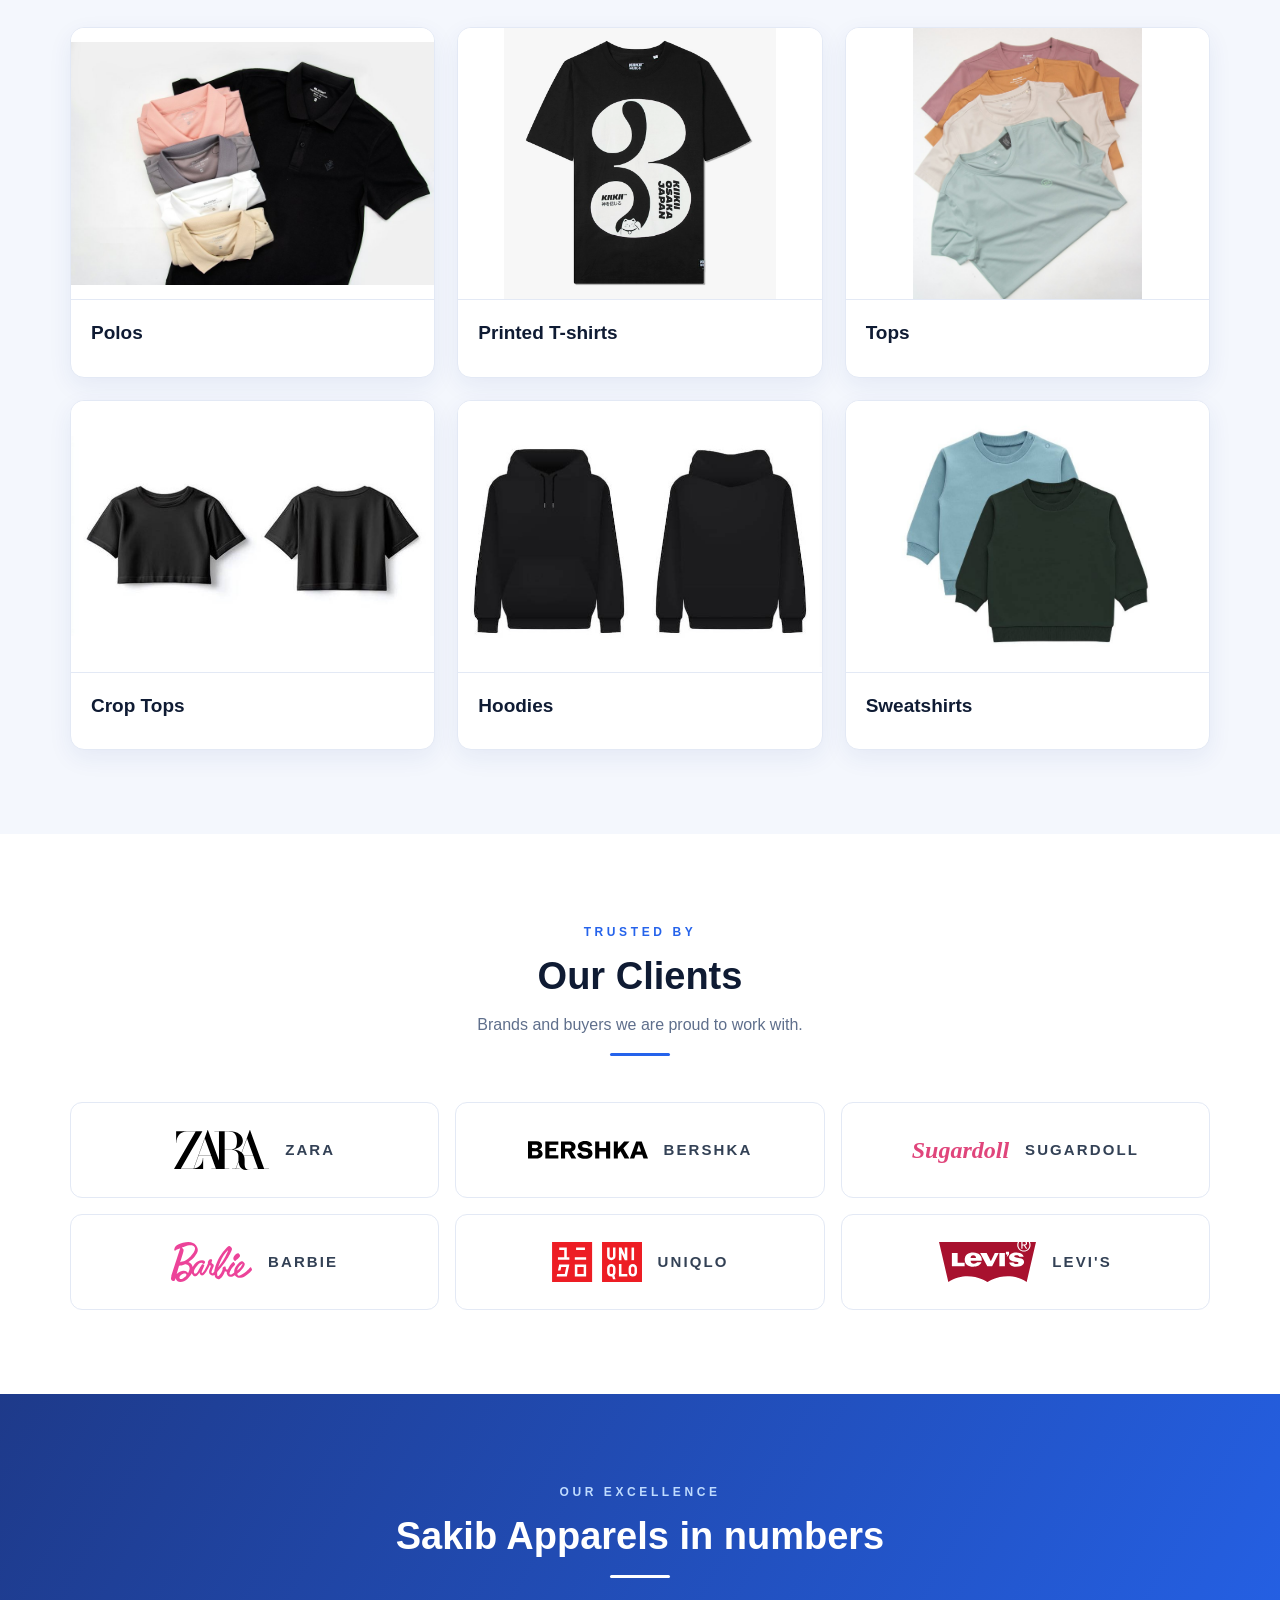
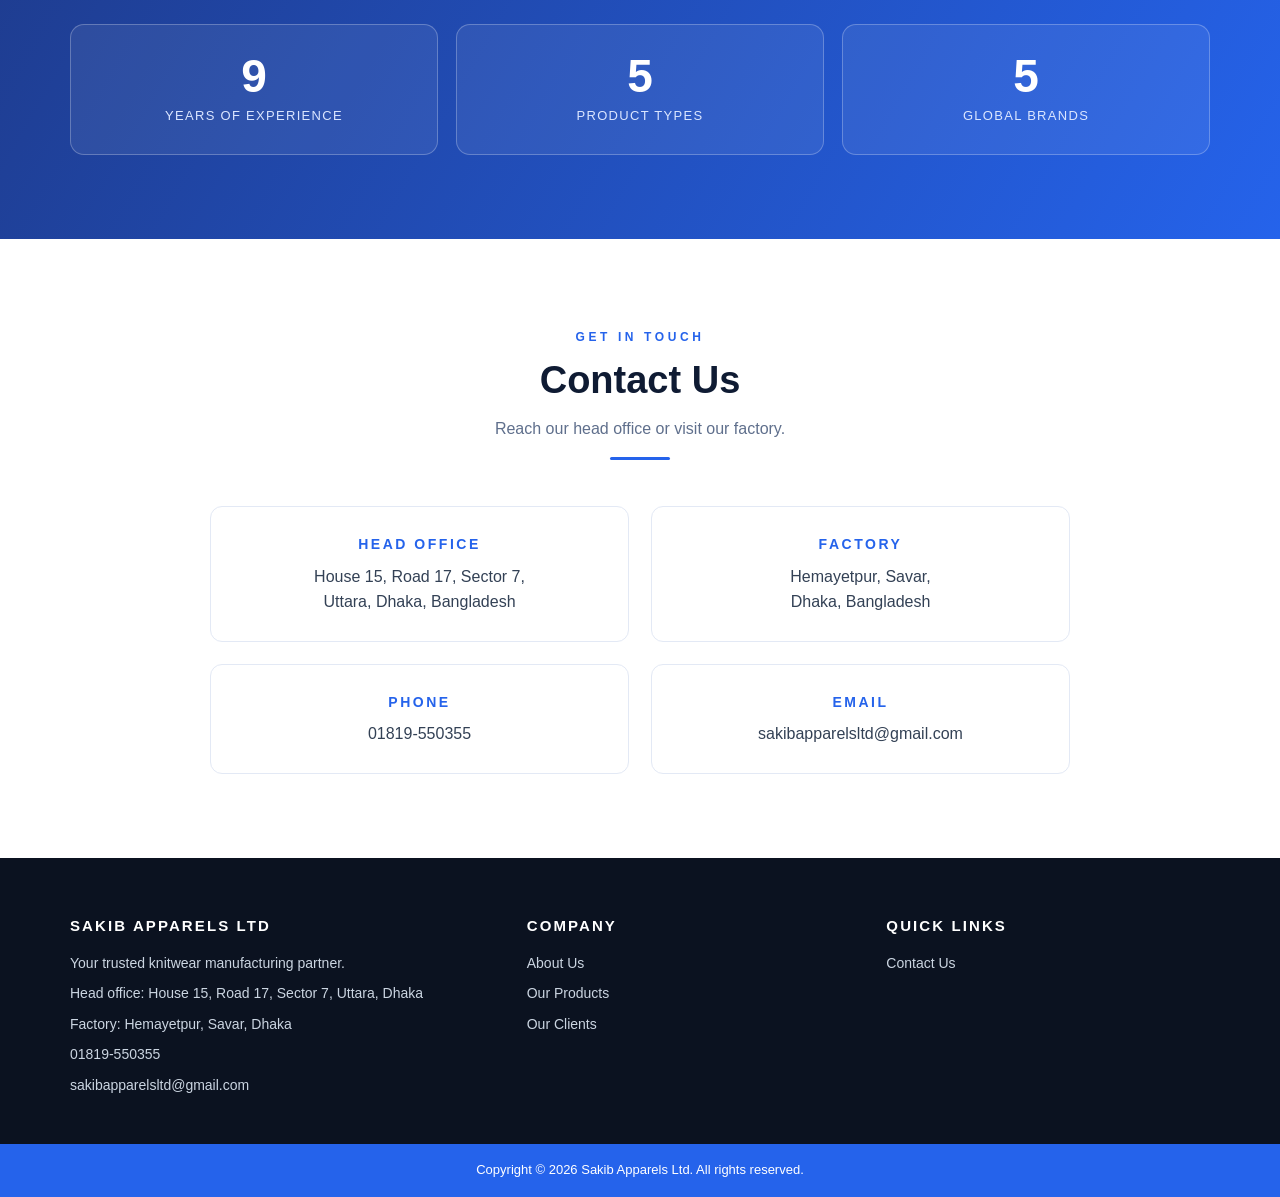
==== commit c3348a49: "Add files via upload" ====
--- a/index.html
+++ b/index.html
@@ -1,4 +1,5 @@
 <!doctype html><html lang="en"><head><meta charset="utf-8"><meta name="viewport" content="width=device-width,initial-scale=1">
+<link rel="icon" type="image/png" sizes="32x32" href="favicon-32.png"><link rel="icon" type="image/png" sizes="512x512" href="favicon-512.png"><link rel="apple-touch-icon" href="apple-touch-icon.png">
 <title>Sakib Apparels Ltd - Knitwear Manufacturer</title>
 <meta name="description" content="Sakib Apparels Ltd - your trusted knitwear manufacturing partner in Hemayetpur, Savar, Dhaka, Bangladesh. Polos, T-shirts, hoodies, sweatshirts, tops and more.">
 <style>
